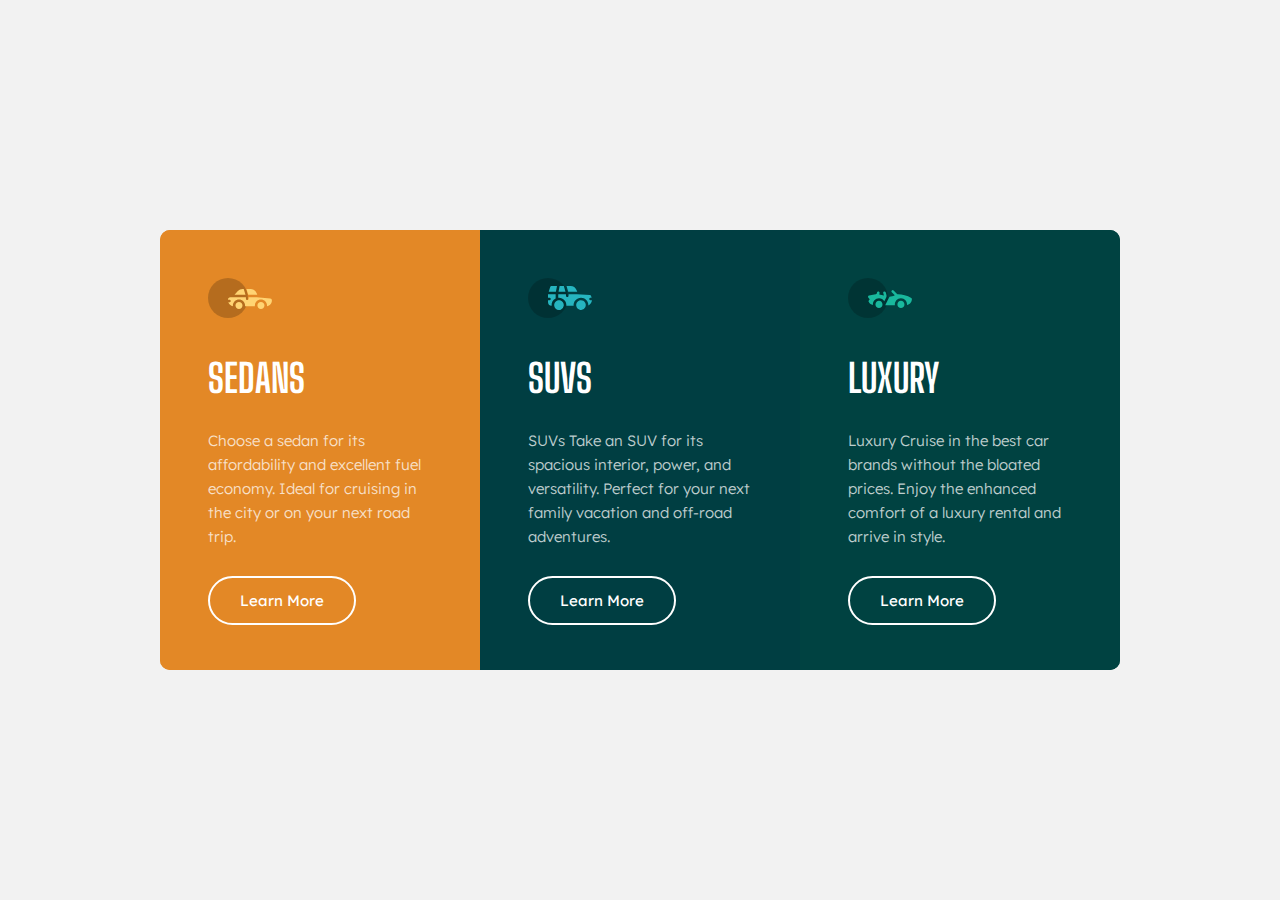
==== 3-columns-page.html @ 8ee5e58c "(página de produto) css e responsivo pronto" ====
<!DOCTYPE html>
<html lang="en">

<head>
    <meta charset="UTF-8">
    <meta name="viewport" content="width=device-width, initial-scale=1.0">
    <title>Document</title>
    <link rel="stylesheet" href="css/reset.css">
    <link rel="stylesheet" href="css/3column-variables.css">
    <link rel="stylesheet" href="css/variable.css">
    <link rel="stylesheet" href="css/global.css">
    <link rel="stylesheet" href="css/3column-style.css">
</head>

<body class="display-flex justify-center">
    <main class="column-main">

        <div class="background-sedans">
            <div class="container sedans">
                <img class="car-icons" src="images/car-columns/icon-sedans.svg" alt="Icone de carro Sedan">
                <h2 class="car-name">SEDANS</h2>
                <h3 class="car-description">Choose a sedan for its affordability and excellent fuel economy. Ideal for
                    cruising in the city or on your next road trip.</h3>
                <a class="learn-button" href="#">Learn More</a>
            </div>
        </div>
        <div class="background-suv">
            <div class="container suv">
                <img class="car-icons" src="images/car-columns/icon-suvs.svg" alt="Icone de carro SUV">
                <h2 class="car-name">SUVS</h2>
                <h3 class="car-description">SUVs Take an SUV for its spacious interior, power, and versatility. Perfect
                    for
                    your next family vacation and off-road adventures.</h3>
                <a class="learn-button" href="#">Learn More</a>
            </div>
        </div>
        <div class="background-luxury">
            <div class="container luxury">
                <img class="car-icons" src="images/car-columns/icon-luxury.svg" alt="Icone de carro Luxury">
                <h2 class="car-name">LUXURY</h2>
                <h3 class="car-description">Luxury Cruise in the best car brands without the bloated prices. Enjoy the
                    enhanced comfort of a luxury rental and arrive in style.</h3>
                <a class="learn-button" href="#">Learn More</a>
            </div>
        </div>
    </main>
</body>

</html>
---- css/3column-variables.css ----
:root {
    --sedans-background-color: hsl(31, 77%, 52%);
    --suv-background-color: hsl(184, 100%, 13%);
    --luxury-background-color: hsl(179, 100%, 13%);
    --transparent-color: hsl(0, 0%, 100%, 0.75);
    --light-color: #E0E5E4;

    --title-font: "Big Shoulders Display";
    --description-font: "Lexend Deca";
}
---- css/global.css ----
html {
   font-size: 62.5%;
   color: #fff;
}

.display-flex {
   display: flex;
}

.justify-center {
   justify-content: center;
}
---- css/3column-style.css ----
body {
    flex-direction: column;
    align-items: center;
}

.container {
    width: 320px;
    height: 440px;
    padding: 4.8rem;
}

.column-main {
    font-family: var(--description-font);
    background-color: #F2F2F2;
    width: 320px;
    min-height: 100vh;
    margin: 2rem 0;
}



.car-name {
    font-family: var(--title-font);
    font-size: 3.9rem;
    margin-top: 3.4rem;
}

.car-description {
    line-height: 2.4rem;
    color: var(--transparent-color);
    margin: 2.8rem 0 4.2rem;
    font-weight: 300;
}

.learn-button,
.car-description {
    width: 230px;
    font-size: 1.5rem;
}

.learn-button {
    font-weight: 400;
    padding: 1.3rem 3rem;
    border: solid 2px #fff;
    border-radius: 3rem;
    color: #fff;
}

.learn-button:hover {
    background-color: #fff;
}

.sedans .learn-button:hover {
    color: var(--sedans-background-color);
}

.suv .learn-button:hover {
    color: var(--suv-background-color);
}

.luxury .learn-button:hover {
    color: var(--luxury-background-color);
}

.sedans,
.background-sedans {
    background-color: var(--sedans-background-color);
    border-radius: 1.3rem 1.3rem 0 0;
}

.suv,
.background-suv {
    background-color: var(--suv-background-color);
}

.background-luxury,
.luxury {
    background-color: var(--luxury-background-color);
    border-radius: 0 0 1.3rem 1.3rem;
}

.background-sedans,
.background-suv,
.background-luxury {
    display: flex;
    justify-content: center;
}

@media(min-width: 1080px) {

    .background-luxury,
    .luxury {
        border-radius: 0rem 1rem 1rem 0rem;
    }

    .sedans,
    .background-sedans {
        border-radius: 1rem 0rem 0rem 1rem;
    }

    .column-main {
        width: 100%;
        display: flex;
        justify-content: center;
        align-items: center;
        margin: 0;
    }
}
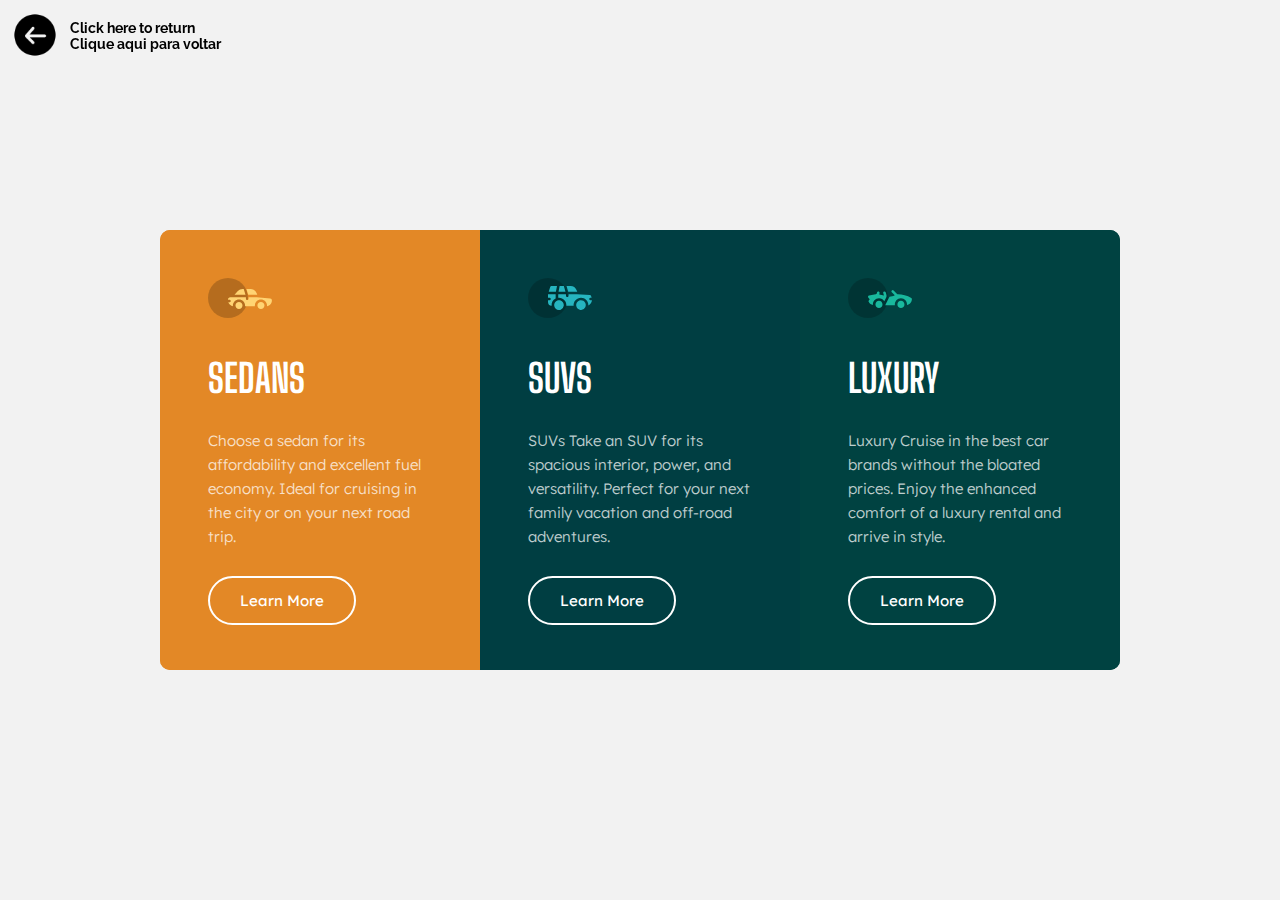
==== commit 2ededce5: "criado container do botão de retroceder e inserido em todas as páginas" ====
--- a/3-columns-page.html
+++ b/3-columns-page.html
@@ -7,12 +7,21 @@
     <title>Document</title>
     <link rel="stylesheet" href="css/reset.css">
     <link rel="stylesheet" href="css/3column-variables.css">
-    <link rel="stylesheet" href="css/variable.css">
+
     <link rel="stylesheet" href="css/global.css">
+    <link rel="stylesheet" href="./css/back-button-container.css">
     <link rel="stylesheet" href="css/3column-style.css">
 </head>
 
 <body class="display-flex justify-center">
+    <header class="back-button">
+        <picture><a href="./"><img src="images/main/seta-voltar.png" alt=""></a></picture>
+        <div class="back-text">
+            <h2><a class="back-link-dark" href="./">Click here to return</a></h2>
+            <h2><a class="back-link-dark" href="./">Clique aqui para voltar</a></h2>
+        </div>
+    </header>
+
     <main class="column-main">
 
         <div class="background-sedans">
--- a/css/back-button-container.css
+++ b/css/back-button-container.css
@@ -0,0 +1,33 @@
+.back-button {
+    width: 100%;
+    background-color: transparent;
+    position: fixed;
+    top: 0;
+    display: flex;
+    align-items: center;
+}
+
+.back-button img {
+    height: 50px;
+    transform: rotate(180deg);
+    padding: .2rem;
+    margin: 1rem;
+}
+
+.back-text h2 {
+    font-family: 'Raleway';
+    font-size: 1.4rem;
+}
+
+.back-link-dark {
+    color: #000000;
+}
+
+.back-link-light {
+    color: #ffffff;
+}
+
+.back-button picture {
+    height: 100%;
+    width: 70px;
+}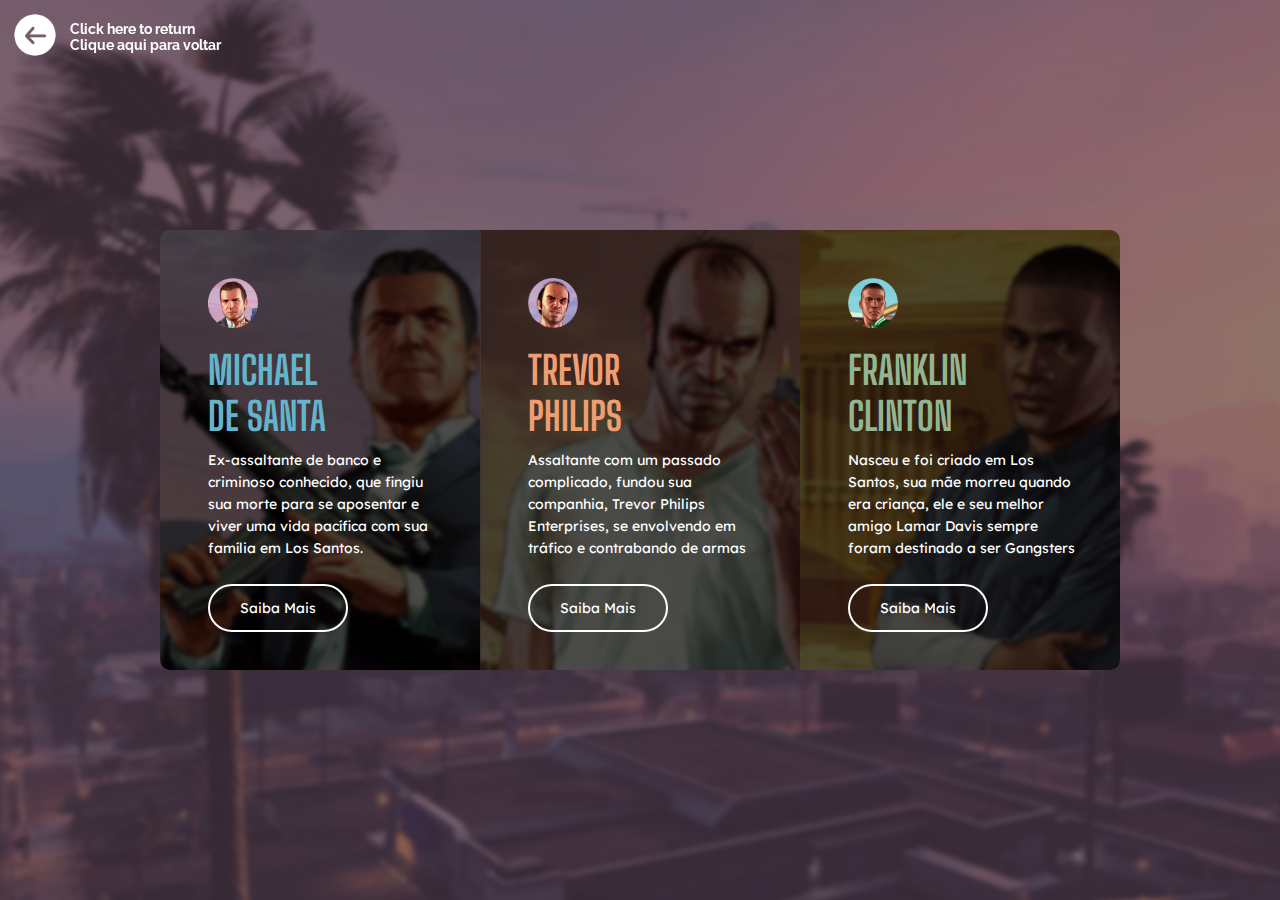
==== commit 4cd74812: "(3-columns) redesign concluido" ====
--- a/3-columns-page.html
+++ b/3-columns-page.html
@@ -7,7 +7,6 @@
     <title>Document</title>
     <link rel="stylesheet" href="css/reset.css">
     <link rel="stylesheet" href="css/3column-variables.css">
-
     <link rel="stylesheet" href="css/global.css">
     <link rel="stylesheet" href="./css/back-button-container.css">
     <link rel="stylesheet" href="css/3column-style.css">
@@ -15,41 +14,44 @@
 
 <body class="display-flex justify-center">
     <header class="back-button">
-        <picture><a href="./"><img src="images/main/seta-voltar.png" alt=""></a></picture>
+        <picture><a href="./"><img src="images/main/seta-voltar-white.png" alt=""></a></picture>
         <div class="back-text">
-            <h2><a class="back-link-dark" href="./">Click here to return</a></h2>
-            <h2><a class="back-link-dark" href="./">Clique aqui para voltar</a></h2>
+            <h2><a class="back-link-light" href="./">Click here to return</a></h2>
+            <h2><a class="back-link-light" href="./">Clique aqui para voltar</a></h2>
         </div>
     </header>
 
     <main class="column-main">
 
-        <div class="background-sedans">
-            <div class="container sedans">
-                <img class="car-icons" src="images/car-columns/icon-sedans.svg" alt="Icone de carro Sedan">
-                <h2 class="car-name">SEDANS</h2>
-                <h3 class="car-description">Choose a sedan for its affordability and excellent fuel economy. Ideal for
-                    cruising in the city or on your next road trip.</h3>
-                <a class="learn-button" href="#">Learn More</a>
+        <div class="background-michael">
+            <div class="container michael">
+                <img class="icons" src="images/3-columns/mike-icon.png" alt="Icone do Michael De Santa">
+                <h2 class="name michael-text-color">MICHAEL DE SANTA</h2>
+                <h3 class="car-description">Ex-assaltante de banco e criminoso conhecido, que fingiu sua morte para se
+                    aposentar e viver uma vida pacífica com sua família em Los Santos.</h3>
+                <a class="learn-button" href="https://gta.fandom.com/wiki/Michael_De_Santa" target="_blank">Saiba
+                    Mais</a>
             </div>
         </div>
-        <div class="background-suv">
-            <div class="container suv">
-                <img class="car-icons" src="images/car-columns/icon-suvs.svg" alt="Icone de carro SUV">
-                <h2 class="car-name">SUVS</h2>
-                <h3 class="car-description">SUVs Take an SUV for its spacious interior, power, and versatility. Perfect
-                    for
-                    your next family vacation and off-road adventures.</h3>
-                <a class="learn-button" href="#">Learn More</a>
+        <div class="background-trevor">
+            <div class="container trevor">
+                <img class="icons" src="images/3-columns/trevor-icon.png" alt="Icone do Trevor Philips">
+                <h2 class="name trevor-text-color">TREVOR PHILIPS</h2>
+                <h3 class="car-description">Assaltante com um passado complicado, fundou sua companhia, Trevor Philips
+                    Enterprises, se envolvendo em tráfico e contrabando de armas
+                </h3>
+                <a class="learn-button" href="https://gta.fandom.com/wiki/Trevor_Philips" target="_blank">Saiba Mais</a>
             </div>
         </div>
-        <div class="background-luxury">
-            <div class="container luxury">
-                <img class="car-icons" src="images/car-columns/icon-luxury.svg" alt="Icone de carro Luxury">
-                <h2 class="car-name">LUXURY</h2>
-                <h3 class="car-description">Luxury Cruise in the best car brands without the bloated prices. Enjoy the
-                    enhanced comfort of a luxury rental and arrive in style.</h3>
-                <a class="learn-button" href="#">Learn More</a>
+        <div class="background-franklin">
+            <div class="container franklin">
+                <img class="icons" src="images/3-columns/frank-icon.png" alt="Icone de carro Luxury">
+                <h2 class="name franklin-text-color">FRANKLIN CLINTON</h2>
+                <h3 class="car-description">Nasceu e foi criado em Los Santos, sua mãe morreu quando era criança, ele e
+                    seu melhor amigo Lamar
+                    Davis sempre foram destinado a ser Gangsters</h3>
+                <a class="learn-button" href="https://gta.fandom.com/wiki/Franklin_Clinton" target="_blank">Saiba
+                    Mais</a>
             </div>
         </div>
     </main>
--- a/css/3column-variables.css
+++ b/css/3column-variables.css
@@ -1,9 +1,9 @@
 :root {
-    --sedans-background-color: hsl(31, 77%, 52%);
-    --suv-background-color: hsl(184, 100%, 13%);
-    --luxury-background-color: hsl(179, 100%, 13%);
-    --transparent-color: hsl(0, 0%, 100%, 0.75);
-    --light-color: #E0E5E4;
+    --t-color: #F09E71;
+    --frank-color: #93B592;
+    --michael-color: #64B5CB;
+    --dark-color: #000000;
+    --light-color: #ffffff;
 
     --title-font: "Big Shoulders Display";
     --description-font: "Lexend Deca";
--- a/css/3column-style.css
+++ b/css/3column-style.css
@@ -1,6 +1,10 @@
 body {
     flex-direction: column;
     align-items: center;
+    background-image: url('../images/3-columns/main-background.png');
+    background-position: center;
+    background-size: cover;
+    font-family: var(--description-font);
 }
 
 .container {
@@ -10,32 +14,33 @@
 }
 
 .column-main {
-    font-family: var(--description-font);
-    background-color: #F2F2F2;
     width: 320px;
     min-height: 100vh;
     margin: 2rem 0;
+    border-radius: 1rem;
 }
 
+.icons {
+    height: 50px;
+}
 
-
-.car-name {
+.name {
     font-family: var(--title-font);
     font-size: 3.9rem;
-    margin-top: 3.4rem;
+    margin-top: 1.6rem;
+    width: 120px;
 }
 
 .car-description {
-    line-height: 2.4rem;
-    color: var(--transparent-color);
-    margin: 2.8rem 0 4.2rem;
-    font-weight: 300;
+    line-height: 2.2rem;
+    margin: 1rem 0 4rem;
+    font-weight: 400;
 }
 
 .learn-button,
 .car-description {
     width: 230px;
-    font-size: 1.5rem;
+    font-size: 1.4rem;
 }
 
 .learn-button {
@@ -50,51 +55,77 @@
     background-color: #fff;
 }
 
-.sedans .learn-button:hover {
-    color: var(--sedans-background-color);
+.michael-text-color {
+    color: var(--michael-color);
 }
 
-.suv .learn-button:hover {
-    color: var(--suv-background-color);
-}
-
-.luxury .learn-button:hover {
-    color: var(--luxury-background-color);
-}
-
-.sedans,
-.background-sedans {
-    background-color: var(--sedans-background-color);
+.background-michael {
+    background-image: url('../images/3-columns/backgroun-mick.png');
+    background-position: center;
+    background-size: cover;
     border-radius: 1.3rem 1.3rem 0 0;
 }
 
-.suv,
-.background-suv {
-    background-color: var(--suv-background-color);
+.michael .learn-button:hover {
+    background-color: var(--michael-color);
+    border: 0px;
 }
 
-.background-luxury,
-.luxury {
-    background-color: var(--luxury-background-color);
-    border-radius: 0 0 1.3rem 1.3rem;
+.michael .learn-button:hover {
+    color: var(--light-color);
 }
 
-.background-sedans,
-.background-suv,
-.background-luxury {
-    display: flex;
-    justify-content: center;
+.background-trevor {
+    background-image: url('../images/3-columns/t-backgroun.png');
+    background-position: center;
+    background-size: cover;
+}
+
+.trevor-text-color {
+    color: var(--t-color);
+}
+
+.trevor .learn-button:hover {
+    background-color: var(--t-color);
+    border: 0px;
+}
+
+.trevor .learn-button:hover {
+    color: var(--light-color);
+}
+
+.background-franklin {
+    background-image: url('../images/3-columns/frank-backgroun.png');
+    background-position: center;
+    background-size: cover;
+}
+
+.franklin-text-color {
+    color: var(--frank-color);
+}
+
+.franklin .learn-button:hover {
+    background-color: var(--frank-color);
+    border: 0px;
+}
+
+.franklin .learn-button:hover {
+    color: var(--light-color);
+}
+
+.background-franklin {
+    border-radius: 0rem 0rem 1rem 1rem;
 }
 
 @media(min-width: 1080px) {
 
-    .background-luxury,
-    .luxury {
+    .background-franklin,
+    .franklin {
         border-radius: 0rem 1rem 1rem 0rem;
     }
 
-    .sedans,
-    .background-sedans {
+    .michael,
+    .background-michael {
         border-radius: 1rem 0rem 0rem 1rem;
     }
 
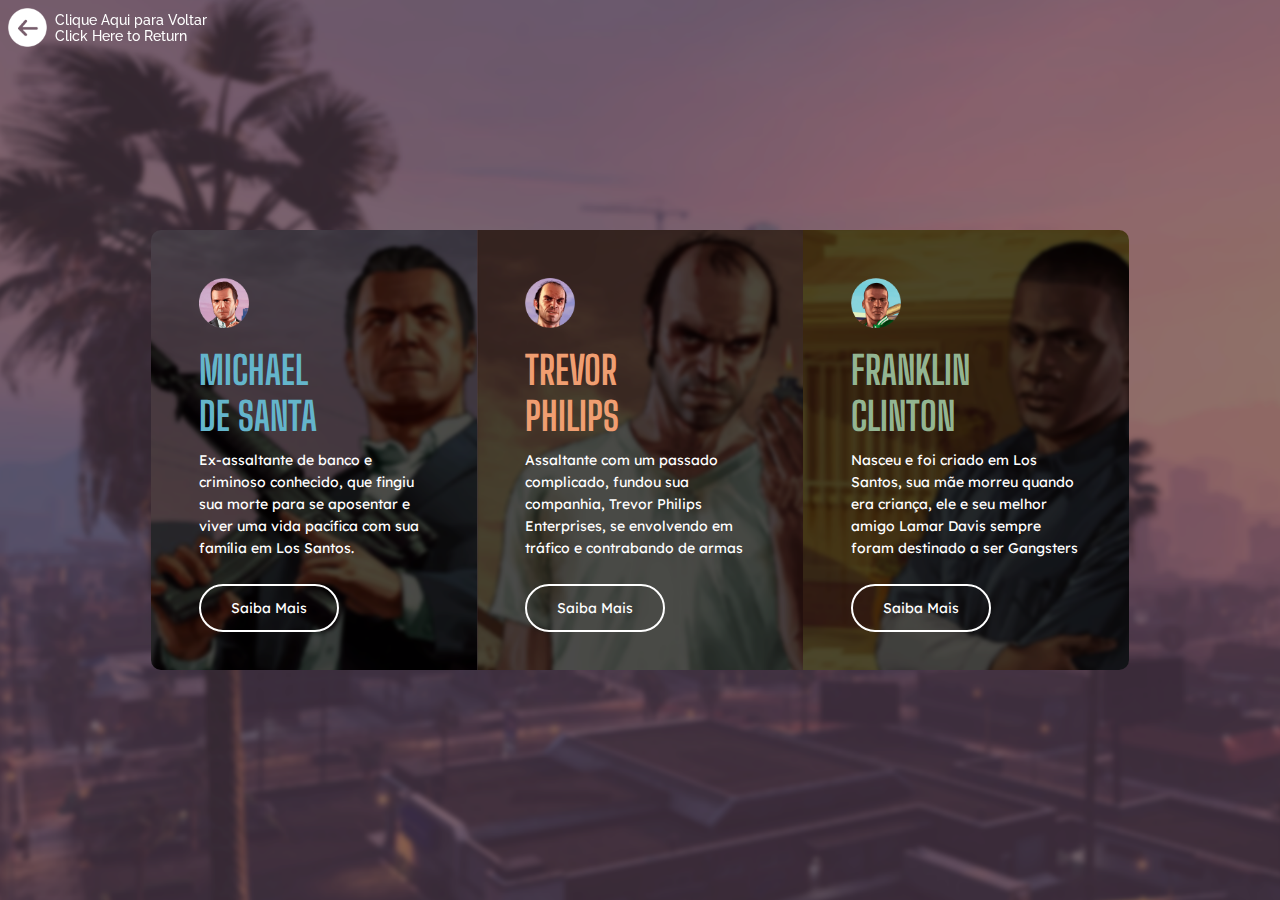
==== commit 260f0af6: "limpeza do container do botão de volta" ====
--- a/3-columns-page.html
+++ b/3-columns-page.html
@@ -6,55 +6,67 @@
     <meta name="viewport" content="width=device-width, initial-scale=1.0">
     <title>Document</title>
     <link rel="stylesheet" href="css/reset.css">
-    <link rel="stylesheet" href="css/3column-variables.css">
     <link rel="stylesheet" href="css/global.css">
     <link rel="stylesheet" href="./css/back-button-container.css">
+    <link rel="stylesheet" href="css/3column-variables.css">
     <link rel="stylesheet" href="css/3column-style.css">
 </head>
 
-<body class="display-flex justify-center">
-    <header class="back-button">
-        <picture><a href="./"><img src="images/main/seta-voltar-white.png" alt=""></a></picture>
-        <div class="back-text">
-            <h2><a class="back-link-light" href="./">Click here to return</a></h2>
-            <h2><a class="back-link-light" href="./">Clique aqui para voltar</a></h2>
-        </div>
-    </header>
+<div class="back-button">
+    <div class="picture">
+        <a href="index.html"><img src="images/main/seta-voltar-white.png" alt=""></a>
+    </div>
+    <div class="texts">
+        <a href="index.html">
+            <h2 class="pt-br white-text">Clique Aqui para Voltar</h2>
+            <h2 class="en-us white-text">Click Here to Return</h2>
+        </a>
+    </div>
+</div>
 
-    <main class="column-main">
+<body>
+    <div class="main-background display-flex justify-center">
+        <main class="column-main">
 
-        <div class="background-michael">
-            <div class="container michael">
-                <img class="icons" src="images/3-columns/mike-icon.png" alt="Icone do Michael De Santa">
-                <h2 class="name michael-text-color">MICHAEL DE SANTA</h2>
-                <h3 class="car-description">Ex-assaltante de banco e criminoso conhecido, que fingiu sua morte para se
-                    aposentar e viver uma vida pacífica com sua família em Los Santos.</h3>
-                <a class="learn-button" href="https://gta.fandom.com/wiki/Michael_De_Santa" target="_blank">Saiba
-                    Mais</a>
+            <div class="background-michael">
+                <div class="container michael">
+                    <img class="icons" src="images/3-columns/mike-icon.png" alt="Icone do Michael De Santa">
+                    <h2 class="name michael-text-color">MICHAEL DE SANTA</h2>
+                    <h3 class="car-description">Ex-assaltante de banco e criminoso conhecido, que fingiu sua morte para
+                        se
+                        aposentar e viver uma vida pacífica com sua família em Los Santos.</h3>
+                    <a class="learn-button" href="https://gta.fandom.com/wiki/Michael_De_Santa" target="_blank">Saiba
+                        Mais</a>
+                </div>
             </div>
-        </div>
-        <div class="background-trevor">
-            <div class="container trevor">
-                <img class="icons" src="images/3-columns/trevor-icon.png" alt="Icone do Trevor Philips">
-                <h2 class="name trevor-text-color">TREVOR PHILIPS</h2>
-                <h3 class="car-description">Assaltante com um passado complicado, fundou sua companhia, Trevor Philips
-                    Enterprises, se envolvendo em tráfico e contrabando de armas
-                </h3>
-                <a class="learn-button" href="https://gta.fandom.com/wiki/Trevor_Philips" target="_blank">Saiba Mais</a>
+
+            <div class="background-trevor">
+                <div class="container trevor">
+                    <img class="icons" src="images/3-columns/trevor-icon.png" alt="Icone do Trevor Philips">
+                    <h2 class="name trevor-text-color">TREVOR PHILIPS</h2>
+                    <h3 class="car-description">Assaltante com um passado complicado, fundou sua companhia, Trevor
+                        Philips
+                        Enterprises, se envolvendo em tráfico e contrabando de armas
+                    </h3>
+                    <a class="learn-button" href="https://gta.fandom.com/wiki/Trevor_Philips" target="_blank">Saiba
+                        Mais</a>
+                </div>
             </div>
-        </div>
-        <div class="background-franklin">
-            <div class="container franklin">
-                <img class="icons" src="images/3-columns/frank-icon.png" alt="Icone de carro Luxury">
-                <h2 class="name franklin-text-color">FRANKLIN CLINTON</h2>
-                <h3 class="car-description">Nasceu e foi criado em Los Santos, sua mãe morreu quando era criança, ele e
-                    seu melhor amigo Lamar
-                    Davis sempre foram destinado a ser Gangsters</h3>
-                <a class="learn-button" href="https://gta.fandom.com/wiki/Franklin_Clinton" target="_blank">Saiba
-                    Mais</a>
+
+            <div class="background-franklin">
+                <div class="container franklin">
+                    <img class="icons" src="images/3-columns/frank-icon.png" alt="Icone de carro Luxury">
+                    <h2 class="name franklin-text-color">FRANKLIN CLINTON</h2>
+                    <h3 class="car-description">Nasceu e foi criado em Los Santos, sua mãe morreu quando era criança,
+                        ele e
+                        seu melhor amigo Lamar
+                        Davis sempre foram destinado a ser Gangsters</h3>
+                    <a class="learn-button" href="https://gta.fandom.com/wiki/Franklin_Clinton" target="_blank">Saiba
+                        Mais</a>
+                </div>
             </div>
-        </div>
-    </main>
+        </main>
+    </div>
 </body>
 
 </html>--- a/css/back-button-container.css
+++ b/css/back-button-container.css
@@ -1,33 +1,39 @@
+@import url('https://fonts.googleapis.com/css2?family=Raleway:ital,wght@0,100..900;1,100..900&display=swap');
+
+.back-button .picture {
+    transform: rotate(180deg);
+    height: 55px;
+    width: 55px;
+    padding: .6rem;
+}
+
 .back-button {
-    width: 100%;
-    background-color: transparent;
     position: fixed;
-    top: 0;
     display: flex;
     align-items: center;
 }
 
-.back-button img {
-    height: 50px;
-    transform: rotate(180deg);
-    padding: .2rem;
-    margin: 1rem;
+.texts {
+    font-size: .9rem;
+    font-family: 'Raleway';
 }
 
-.back-text h2 {
-    font-family: 'Raleway';
-    font-size: 1.4rem;
+.white-text,
+.black-text {
+    font-weight: 500;
 }
 
-.back-link-dark {
+.white-text {
+    color: #fff;
+}
+
+.black-text {
     color: #000000;
 }
 
-.back-link-light {
-    color: #ffffff;
-}
-
-.back-button picture {
-    height: 100%;
-    width: 70px;
+@media (max-width: 800px) {
+    .back-button {
+        background-color: #212121;
+        position: relative;
+    }
 }--- a/css/3column-variables.css
+++ b/css/3column-variables.css
@@ -2,9 +2,8 @@
     --t-color: #F09E71;
     --frank-color: #93B592;
     --michael-color: #64B5CB;
-    --dark-color: #000000;
     --light-color: #ffffff;
 
     --title-font: "Big Shoulders Display";
-    --description-font: "Lexend Deca";
+    --rounded-font: "Lexend Deca";
 }--- a/css/3column-style.css
+++ b/css/3column-style.css
@@ -1,23 +1,13 @@
-body {
-    flex-direction: column;
-    align-items: center;
-    background-image: url('../images/3-columns/main-background.png');
-    background-position: center;
-    background-size: cover;
-    font-family: var(--description-font);
-}
-
-.container {
-    width: 320px;
-    height: 440px;
-    padding: 4.8rem;
-}
-
 .column-main {
     width: 320px;
     min-height: 100vh;
     margin: 2rem 0;
     border-radius: 1rem;
+}
+
+.container {
+    height: 440px;
+    padding: 4.8rem;
 }
 
 .icons {
@@ -55,15 +45,37 @@
     background-color: #fff;
 }
 
-.michael-text-color {
-    color: var(--michael-color);
+.main-background,
+.background-michael,
+.background-trevor,
+.background-franklin {
+    background-position: center;
+    background-size: cover;
+}
+
+.main-background {
+    flex-direction: column;
+    align-items: center;
+    background-image: url('../images/3-columns/main-background.png');
+    font-family: var(--rounded-font);
 }
 
 .background-michael {
     background-image: url('../images/3-columns/backgroun-mick.png');
-    background-position: center;
-    background-size: cover;
-    border-radius: 1.3rem 1.3rem 0 0;
+    border-radius: 1.5rem 1.5rem 0 0;
+}
+
+.background-franklin {
+    background-image: url('../images/3-columns/frank-backgroun.png');
+    border-radius: 0rem 0rem 1.5rem 1.5rem;
+}
+
+.background-trevor {
+    background-image: url('../images/3-columns/t-backgroun.png');
+}
+
+.michael-text-color {
+    color: var(--michael-color);
 }
 
 .michael .learn-button:hover {
@@ -73,12 +85,6 @@
 
 .michael .learn-button:hover {
     color: var(--light-color);
-}
-
-.background-trevor {
-    background-image: url('../images/3-columns/t-backgroun.png');
-    background-position: center;
-    background-size: cover;
 }
 
 .trevor-text-color {
@@ -94,12 +100,6 @@
     color: var(--light-color);
 }
 
-.background-franklin {
-    background-image: url('../images/3-columns/frank-backgroun.png');
-    background-position: center;
-    background-size: cover;
-}
-
 .franklin-text-color {
     color: var(--frank-color);
 }
@@ -111,10 +111,6 @@
 
 .franklin .learn-button:hover {
     color: var(--light-color);
-}
-
-.background-franklin {
-    border-radius: 0rem 0rem 1rem 1rem;
 }
 
 @media(min-width: 1080px) {
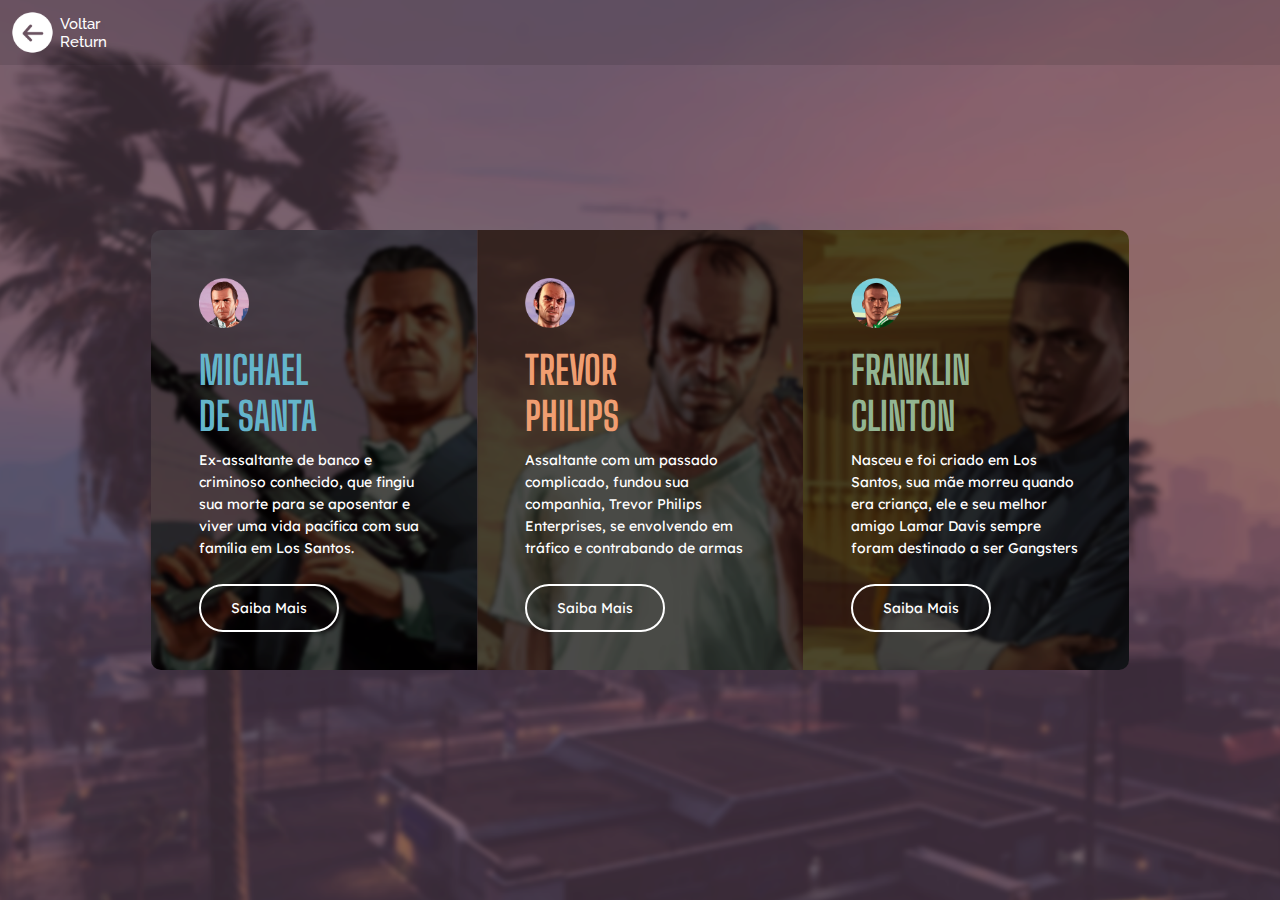
==== commit af88b9f0: "clean code e adicionando botão no profile-card e product-page" ====
--- a/3-columns-page.html
+++ b/3-columns-page.html
@@ -6,45 +6,45 @@
     <meta name="viewport" content="width=device-width, initial-scale=1.0">
     <title>Document</title>
     <link rel="stylesheet" href="css/reset.css">
+    <link rel="stylesheet" href="./css/back-button-container.css">
     <link rel="stylesheet" href="css/global.css">
-    <link rel="stylesheet" href="./css/back-button-container.css">
     <link rel="stylesheet" href="css/3column-variables.css">
     <link rel="stylesheet" href="css/3column-style.css">
 </head>
 
-<div class="back-button">
-    <div class="picture">
-        <a href="index.html"><img src="images/main/seta-voltar-white.png" alt=""></a>
+<header>
+    <div class="back-button">
+        <div class="picture">
+            <a href="index.html"><img src="images/main/seta-voltar-white.png" alt=""></a>
+        </div>
+        <div class="texts">
+            <a href="index.html">
+                <h2 class="pt-br white-text">Voltar</h2>
+                <h2 class="en-us white-text">Return</h2>
+            </a>
+        </div>
     </div>
-    <div class="texts">
-        <a href="index.html">
-            <h2 class="pt-br white-text">Clique Aqui para Voltar</h2>
-            <h2 class="en-us white-text">Click Here to Return</h2>
-        </a>
-    </div>
-</div>
+</header>
 
 <body>
     <div class="main-background display-flex justify-center">
         <main class="column-main">
-
             <div class="background-michael">
                 <div class="container michael">
                     <img class="icons" src="images/3-columns/mike-icon.png" alt="Icone do Michael De Santa">
                     <h2 class="name michael-text-color">MICHAEL DE SANTA</h2>
-                    <h3 class="car-description">Ex-assaltante de banco e criminoso conhecido, que fingiu sua morte para
+                    <h3 class="description">Ex-assaltante de banco e criminoso conhecido, que fingiu sua morte para
                         se
                         aposentar e viver uma vida pacífica com sua família em Los Santos.</h3>
                     <a class="learn-button" href="https://gta.fandom.com/wiki/Michael_De_Santa" target="_blank">Saiba
                         Mais</a>
                 </div>
             </div>
-
             <div class="background-trevor">
                 <div class="container trevor">
                     <img class="icons" src="images/3-columns/trevor-icon.png" alt="Icone do Trevor Philips">
                     <h2 class="name trevor-text-color">TREVOR PHILIPS</h2>
-                    <h3 class="car-description">Assaltante com um passado complicado, fundou sua companhia, Trevor
+                    <h3 class="description">Assaltante com um passado complicado, fundou sua companhia, Trevor
                         Philips
                         Enterprises, se envolvendo em tráfico e contrabando de armas
                     </h3>
@@ -52,12 +52,11 @@
                         Mais</a>
                 </div>
             </div>
-
             <div class="background-franklin">
                 <div class="container franklin">
                     <img class="icons" src="images/3-columns/frank-icon.png" alt="Icone de carro Luxury">
                     <h2 class="name franklin-text-color">FRANKLIN CLINTON</h2>
-                    <h3 class="car-description">Nasceu e foi criado em Los Santos, sua mãe morreu quando era criança,
+                    <h3 class="description">Nasceu e foi criado em Los Santos, sua mãe morreu quando era criança,
                         ele e
                         seu melhor amigo Lamar
                         Davis sempre foram destinado a ser Gangsters</h3>
--- a/css/back-button-container.css
+++ b/css/back-button-container.css
@@ -4,17 +4,22 @@
     transform: rotate(180deg);
     height: 55px;
     width: 55px;
-    padding: .6rem;
+    padding: .5rem;
 }
 
 .back-button {
-    position: fixed;
+    position: absolute;
+    top: 0;
+    left: 0;
     display: flex;
     align-items: center;
+    width: 100%;
+    background-color: rgba(0, 0, 0, 0.10);
+    padding: .5rem;
 }
 
 .texts {
-    font-size: .9rem;
+    font-size: 1rem;
     font-family: 'Raleway';
 }
 
@@ -33,7 +38,10 @@
 
 @media (max-width: 800px) {
     .back-button {
-        background-color: #212121;
-        position: relative;
+        width: 100%;
+        display: flex;
+        align-items: center;
+        justify-content: center;
+        background-color: rgba(0, 0, 0, 0.10);
     }
 }--- a/css/3column-style.css
+++ b/css/3column-style.css
@@ -21,14 +21,14 @@
     width: 120px;
 }
 
-.car-description {
+.description {
     line-height: 2.2rem;
     margin: 1rem 0 4rem;
     font-weight: 400;
 }
 
 .learn-button,
-.car-description {
+.description {
     width: 230px;
     font-size: 1.4rem;
 }
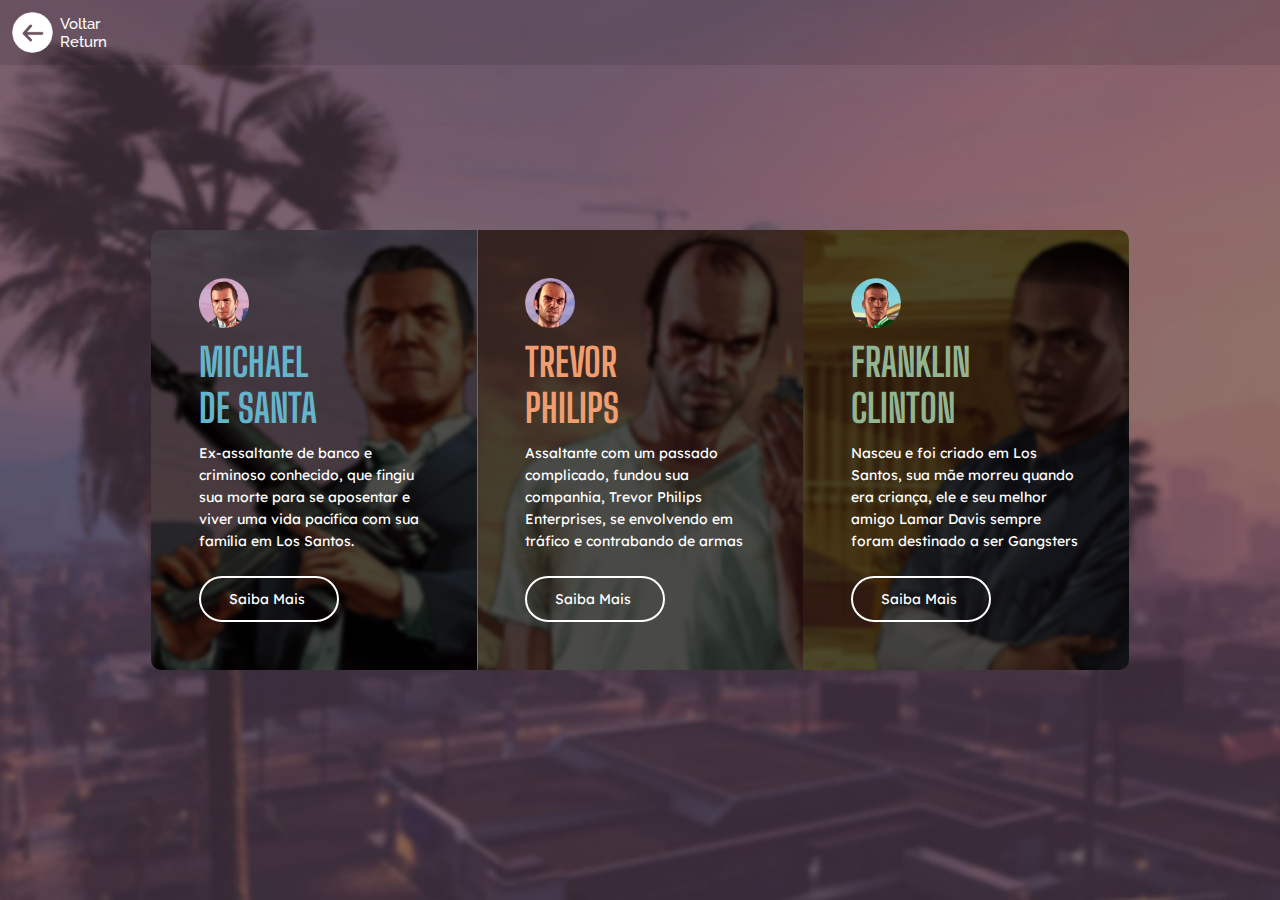
==== commit 0a8e075c: "codigo do 3columns page limpo" ====
--- a/3-columns-page.html
+++ b/3-columns-page.html
@@ -4,7 +4,10 @@
 <head>
     <meta charset="UTF-8">
     <meta name="viewport" content="width=device-width, initial-scale=1.0">
-    <title>Document</title>
+    <meta name="description"
+        content="Página com 3 cartões trazendo informações dos três personagens principais do jogo eletreonico Grand Theft Auto V (GTA V)">
+    <title>GTA 5 Chracters Cards - Cartão amostra triplo em coluna</title>
+    <link rel="shortcut icon" href="images/3-columns/favicon.ico" type="image/x-icon">
     <link rel="stylesheet" href="css/reset.css">
     <link rel="stylesheet" href="./css/back-button-container.css">
     <link rel="stylesheet" href="css/global.css">
@@ -15,7 +18,7 @@
 <header>
     <div class="back-button">
         <div class="picture">
-            <a href="index.html"><img src="images/main/seta-voltar-white.png" alt=""></a>
+            <a href="index.html"><img src="images/main/seta-voltar-white.png" alt="Ícone de seta branca"></a>
         </div>
         <div class="texts">
             <a href="index.html">
@@ -30,19 +33,20 @@
     <div class="main-background display-flex justify-center">
         <main class="column-main">
             <div class="background-michael">
-                <div class="container michael">
-                    <img class="icons" src="images/3-columns/mike-icon.png" alt="Icone do Michael De Santa">
+                <div class="container display-flex michael">
+                    <img class="icons" src="images/3-columns/mike-icon.png" alt="Ícone do personagem Michael De Santa">
                     <h2 class="name michael-text-color">MICHAEL DE SANTA</h2>
-                    <h3 class="description">Ex-assaltante de banco e criminoso conhecido, que fingiu sua morte para
-                        se
-                        aposentar e viver uma vida pacífica com sua família em Los Santos.</h3>
+                    <h3 class="description">Ex-assaltante de banco e criminoso conhecido, que fingiu sua morte para se
+                        aposentar e viver uma vida pacífica com sua família em Los Santos.
+                    </h3>
                     <a class="learn-button" href="https://gta.fandom.com/wiki/Michael_De_Santa" target="_blank">Saiba
-                        Mais</a>
+                        Mais
+                    </a>
                 </div>
             </div>
             <div class="background-trevor">
-                <div class="container trevor">
-                    <img class="icons" src="images/3-columns/trevor-icon.png" alt="Icone do Trevor Philips">
+                <div class="container display-flex trevor">
+                    <img class="icons" src="images/3-columns/trevor-icon.png" alt="Ícone do personagem Trevor Philips">
                     <h2 class="name trevor-text-color">TREVOR PHILIPS</h2>
                     <h3 class="description">Assaltante com um passado complicado, fundou sua companhia, Trevor
                         Philips
@@ -53,15 +57,14 @@
                 </div>
             </div>
             <div class="background-franklin">
-                <div class="container franklin">
-                    <img class="icons" src="images/3-columns/frank-icon.png" alt="Icone de carro Luxury">
+                <div class="container display-flex franklin">
+                    <img class="icons" src="images/3-columns/frank-icon.png" alt="Ícone do personagem Franklin Clinton">
                     <h2 class="name franklin-text-color">FRANKLIN CLINTON</h2>
                     <h3 class="description">Nasceu e foi criado em Los Santos, sua mãe morreu quando era criança,
-                        ele e
-                        seu melhor amigo Lamar
-                        Davis sempre foram destinado a ser Gangsters</h3>
+                        ele e seu melhor amigo Lamar Davis sempre foram destinado a ser Gangsters</h3>
                     <a class="learn-button" href="https://gta.fandom.com/wiki/Franklin_Clinton" target="_blank">Saiba
-                        Mais</a>
+                        Mais
+                    </a>
                 </div>
             </div>
         </main>
--- a/css/3column-style.css
+++ b/css/3column-style.css
@@ -1,30 +1,29 @@
+body {
+    font-family: var(--rounded-font);
+}
+
 .column-main {
     width: 320px;
     min-height: 100vh;
-    margin: 2rem 0;
-    border-radius: 1rem;
+    margin: 8rem 0;
 }
 
 .container {
     height: 440px;
     padding: 4.8rem;
+    flex-direction: column;
+    justify-content: space-between;
 }
 
 .icons {
     height: 50px;
+    width: 50px;
 }
 
 .name {
     font-family: var(--title-font);
     font-size: 3.9rem;
-    margin-top: 1.6rem;
     width: 120px;
-}
-
-.description {
-    line-height: 2.2rem;
-    margin: 1rem 0 4rem;
-    font-weight: 400;
 }
 
 .learn-button,
@@ -33,16 +32,26 @@
     font-size: 1.4rem;
 }
 
+.description {
+    line-height: 2.2rem;
+}
+
+.description,
 .learn-button {
     font-weight: 400;
-    padding: 1.3rem 3rem;
-    border: solid 2px #fff;
+}
+
+.learn-button {
+    padding: 1.2rem 2.8rem;
+    width: 140px;
+    border: solid 2px var(--light-color);
     border-radius: 3rem;
-    color: #fff;
+    color: var(--light-color);
+    margin-top: 1.3rem;
 }
 
 .learn-button:hover {
-    background-color: #fff;
+    background-color: var(--light-color)
 }
 
 .main-background,
@@ -56,61 +65,55 @@
 .main-background {
     flex-direction: column;
     align-items: center;
-    background-image: url('../images/3-columns/main-background.png');
-    font-family: var(--rounded-font);
+    background-image: url('../images/3-columns/main-background.jpeg');
+
 }
 
 .background-michael {
-    background-image: url('../images/3-columns/backgroun-mick.png');
+    background-image: url('../images/3-columns/michael-background.jpg');
     border-radius: 1.5rem 1.5rem 0 0;
 }
 
 .background-franklin {
-    background-image: url('../images/3-columns/frank-backgroun.png');
+    background-image: url('../images/3-columns/franklin-background.jpeg');
     border-radius: 0rem 0rem 1.5rem 1.5rem;
 }
 
 .background-trevor {
-    background-image: url('../images/3-columns/t-backgroun.png');
+    background-image: url('../images/3-columns/trevor-background.jpg');
 }
 
 .michael-text-color {
     color: var(--michael-color);
 }
 
-.michael .learn-button:hover {
-    background-color: var(--michael-color);
-    border: 0px;
-}
-
-.michael .learn-button:hover {
-    color: var(--light-color);
-}
-
 .trevor-text-color {
     color: var(--t-color);
-}
-
-.trevor .learn-button:hover {
-    background-color: var(--t-color);
-    border: 0px;
-}
-
-.trevor .learn-button:hover {
-    color: var(--light-color);
 }
 
 .franklin-text-color {
     color: var(--frank-color);
 }
 
+.michael .learn-button:hover,
+.trevor .learn-button:hover,
 .franklin .learn-button:hover {
-    background-color: var(--frank-color);
-    border: 0px;
+    border: 2px solid;
+}
+
+.michael .learn-button:hover {
+    background-color: var(--michael-color);
+    border-color: var(--michael-color);
+}
+
+.trevor .learn-button:hover {
+    background-color: var(--t-color);
+    border-color: var(--t-color);
 }
 
 .franklin .learn-button:hover {
-    color: var(--light-color);
+    background-color: var(--frank-color);
+    border-color: var(--frank-color);
 }
 
 @media(min-width: 1080px) {
